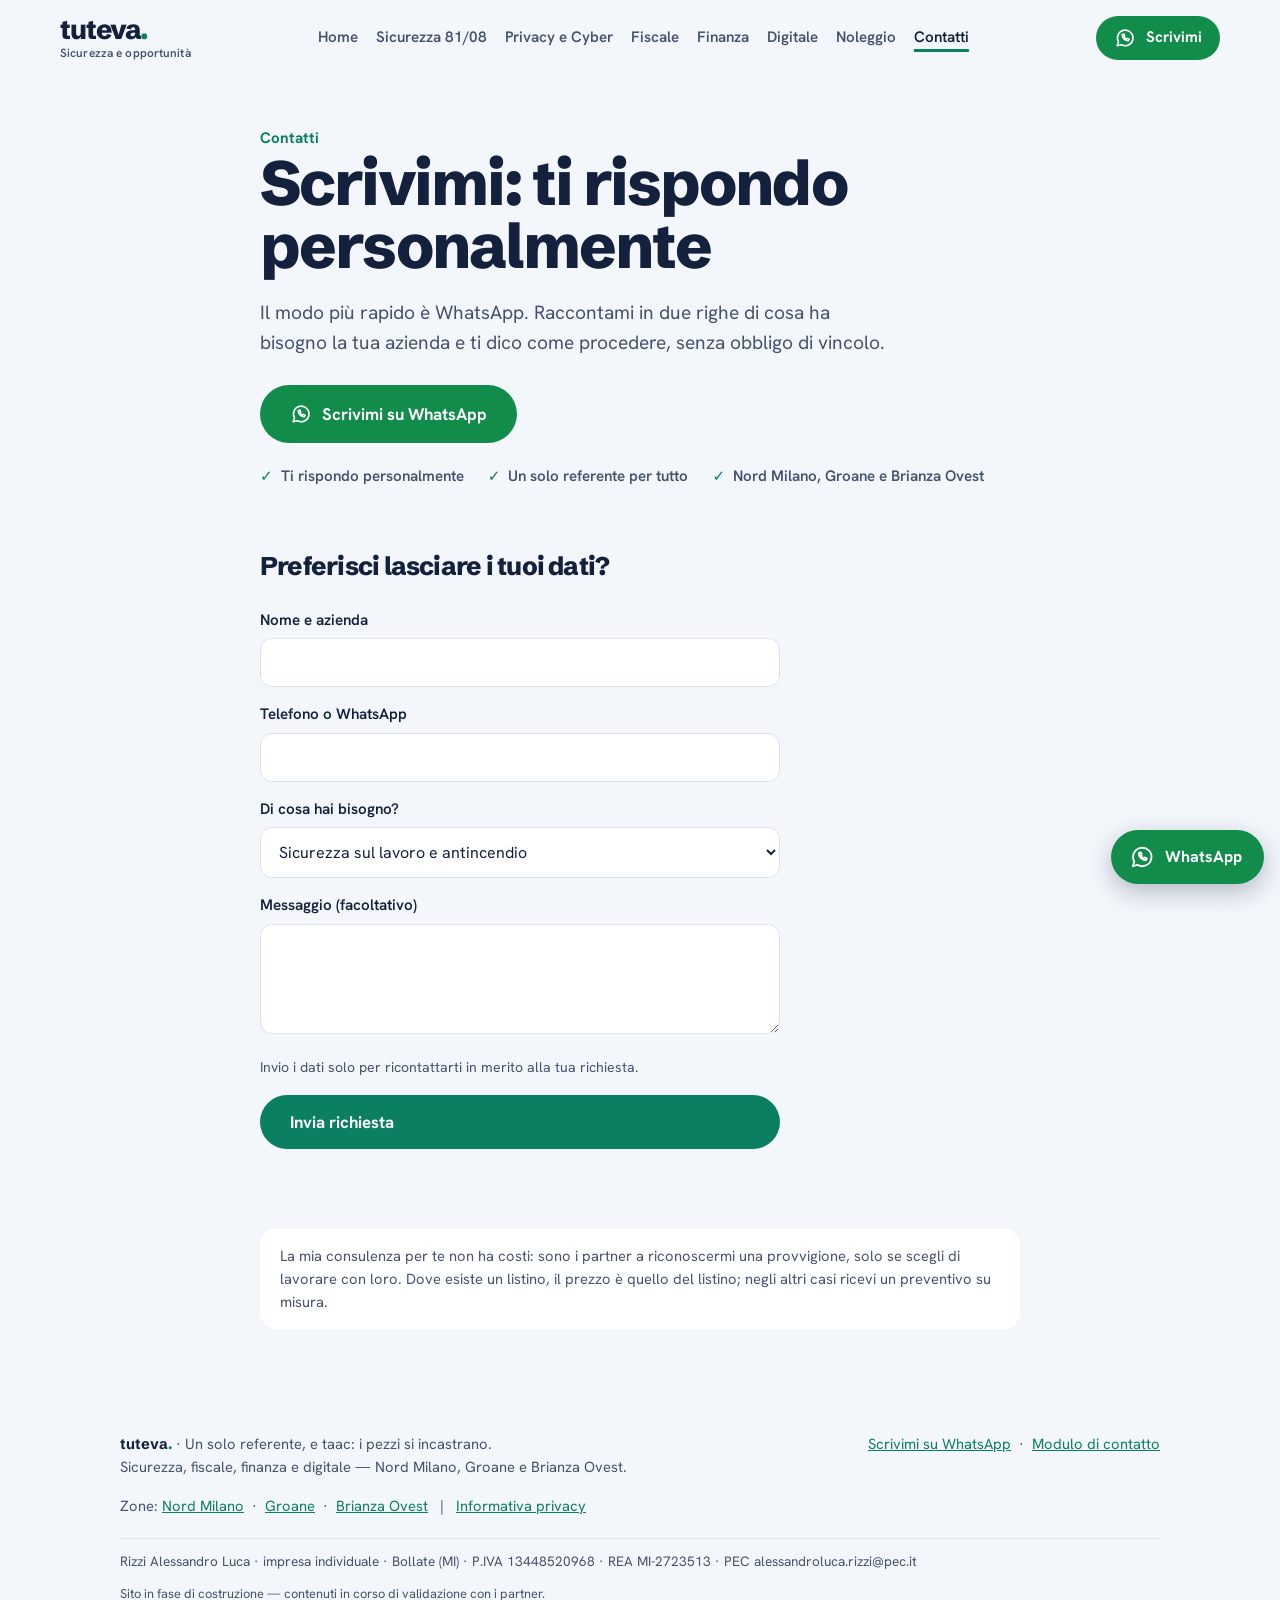
==== contatti.html @ 0b84deaf "Primo sito Tuteva" ====
<!doctype html>
<html lang="it">
<head>
<meta charset="utf-8">
<meta name="viewport" content="width=device-width, initial-scale=1, viewport-fit=cover">
<title>Contatti | Tuteva</title>
<meta name="description" content="Scrivimi su WhatsApp o lascia i tuoi dati: ti rispondo personalmente.">
<link rel="canonical" href="https://tuteva.it/contatti.html">
<meta property="og:title" content="Contatti | Tuteva">
<meta property="og:description" content="Scrivimi su WhatsApp o lascia i tuoi dati: ti rispondo personalmente.">
<meta property="og:type" content="website">
<meta property="og:url" content="https://tuteva.it/contatti.html">
<meta property="og:locale" content="it_IT">
<meta name="theme-color" content="#14213D">
<link rel="icon" href="data:image/svg+xml,%3Csvg xmlns=%27http://www.w3.org/2000/svg%27 viewBox=%270 0 64 64%27%3E%3Crect width=%2764%27 height=%2764%27 rx=%2716%27 fill=%27%2314213D%27/%3E%3Ccircle cx=%2732%27 cy=%2732%27 r=%2710%27 fill=%27%230A7F62%27/%3E%3C/svg%3E">
<link rel="preload" href="fonts/schibsted-grotesk.woff" as="font" type="font/woff" crossorigin> <link rel="preload" href="fonts/hanken-grotesk.woff" as="font" type="font/woff" crossorigin> <link rel="stylesheet" href="fonts/fonts.css">


<style>
/* Direzione C: sfondo chiaro freddo, navy + verde, grotesque moderni, tessere-domanda */
:root {
  --bg: #F3F6FB;
  --fg: #14213D;
  --fg-muted: #46526E;
  --accent: #0A7F62;
  --accent-tint: #DDF3EC;
  --navy: #14213D;
  --card-bg: #FFFFFF;
  --border: #DCE3EE;
  --font-display: 'Schibsted Grotesk', system-ui, sans-serif;
  --font-body: 'Hanken Grotesk', system-ui, sans-serif;
}
* { box-sizing: border-box; }
body {
  background: var(--bg); color: var(--fg);
  font-family: var(--font-body); font-size: 17px;
  margin: 0; padding: 0 20px;
  line-height: 1.55;
}
.wrap { max-width: 760px; margin: 0 auto; }
.wrap-wide { max-width: 1040px; margin: 0 auto; }
.center { text-align: center; }
h1, h2, h3 { font-family: var(--font-display); font-weight: 700; text-wrap: balance; line-height: 1.08; margin: 0; letter-spacing: -0.02em; }
h1 { font-size: clamp(2.2rem, 5.4vw, 3.9rem); font-weight: 800; letter-spacing: -0.03em; line-height: 1.02; }
h2 { font-size: clamp(1.7rem, 3.8vw, 2.6rem); font-weight: 800; letter-spacing: -0.03em; }
h3 { font-size: 1.3rem; }
p { margin: 0; }
a { color: var(--accent); }
a:focus-visible, button:focus-visible, input:focus-visible, select:focus-visible, textarea:focus-visible {
  outline: 3px solid var(--accent); outline-offset: 3px;
}
.eyebrow { color: var(--accent); font-weight: 700; font-size: 0.95rem; }
header.site {
  position: sticky; top: env(safe-area-inset-top, 0px); z-index: 10;
  background: var(--bg); padding-block: 16px;
}
header.site .row { display: flex; align-items: center; justify-content: space-between; gap: 12px 24px; flex-wrap: wrap; }
.brand { display: inline-flex; flex-direction: column; text-decoration: none; color: var(--fg); line-height: 1; }
.brand .wm { font-family: var(--font-display); font-weight: 800; font-size: 1.7rem; letter-spacing: -0.04em; }
.brand .wm i { font-style: normal; color: var(--accent); }
.brand .tag { font-size: 0.74rem; font-weight: 600; color: var(--fg-muted); margin-top: 5px; letter-spacing: 0.01em; }
nav.main { display: flex; gap: 6px 22px; flex-wrap: wrap; align-items: center; }
nav.main a { color: var(--fg-muted); text-decoration: none; font-size: 0.95rem; font-weight: 600; }
nav.main a:hover { color: var(--fg); }
nav.main a.active { color: var(--fg); text-decoration: underline; text-decoration-color: var(--accent); text-decoration-thickness: 3px; text-underline-offset: 7px; }
section { padding-block: 56px; }
section.tight { padding-block: 28px; }
.hero { padding-block: 48px 36px; }
.hero p.lead { font-size: 1.2rem; color: var(--fg-muted); max-width: 640px; margin-top: 20px; }
.center .lead { margin-inline: auto; }
.btn {
  display: inline-flex; align-items: center;
  background: var(--accent); color: #FFFFFF; font-weight: 700; text-decoration: none;
  padding: 16px 30px; border-radius: 999px; font-size: 1.05rem; margin-top: 28px;
  border: none; cursor: pointer; font-family: var(--font-body);
}
.btn:hover { background: #086A52; }
.greet {
  display: inline-flex; align-items: center; gap: 14px; background: var(--card-bg);
  padding: 8px 22px 8px 8px; border-radius: 999px; font-weight: 600;
  box-shadow: 0 4px 16px rgba(20,33,61,0.08);
}
.greet img { display: block; width: 52px; height: 52px; border-radius: 50%; object-fit: cover; object-position: 50% 30%; }
.asks { display: flex; flex-wrap: wrap; gap: 16px; }
.ask {
  flex: 1 1 380px; min-width: 0; text-decoration: none; color: var(--fg);
  background: var(--card-bg); border: 2px solid transparent; border-radius: 20px; padding: 28px;
  display: flex; gap: 20px; align-items: flex-start; box-shadow: 0 2px 10px rgba(20,33,61,0.06);
}
.ask:hover { border-color: var(--accent); }
.ask .t { display: block; font-family: var(--font-display); font-weight: 700; font-size: 1.4rem; line-height: 1.15; letter-spacing: -0.01em; }
.ask .d { display: block; margin-top: 6px; color: var(--fg-muted); font-size: 1rem; }
.card-icon, .hero-icon {
  flex: none; display: flex; align-items: center; justify-content: center;
  width: 56px; height: 56px; border-radius: 16px; background: var(--accent-tint); color: var(--accent);
}
.card-icon svg, .hero-icon svg { width: 30px; height: 30px; display: block; }
.hero-icon { margin-bottom: 20px; }
.band-white { background: var(--card-bg); margin: 0 -20px; padding: 80px 20px; }
.timeline { border-left: 3px solid #0FA37F; padding-left: 32px; display: flex; flex-direction: column; gap: 36px; margin-top: 36px; }
.timeline h3 { margin-bottom: 6px; }
.timeline p { color: var(--fg-muted); }
.zone { color: var(--fg-muted); max-width: 720px; margin: 36px auto 0; font-size: 1rem; }
.cta-band { background: var(--navy); color: #FFFFFF; border-radius: 28px; padding: 56px 32px; text-align: center; }
.cta-band p { color: #C5CCDD; max-width: 520px; margin: 16px auto 0; font-size: 1.1rem; }
.cta-band .btn { background: var(--accent-tint); color: var(--navy); }
.cta-band .btn:hover { background: #FFFFFF; }
.quote {
  background: var(--accent-tint); border-radius: 20px; padding: 24px 28px; margin-top: 18px;
  color: var(--fg);
}
.list-check { list-style: none; padding: 0; margin: 20px 0 0; display: flex; flex-direction: column; gap: 12px; }
.list-check li { padding-left: 32px; position: relative; }
.list-check li::before {
  content: "✓"; position: absolute; left: 0; top: 1px; width: 22px; height: 22px; border-radius: 50%;
  background: var(--accent-tint); color: var(--accent); font-weight: 800; font-size: 0.8rem;
  display: flex; align-items: center; justify-content: center;
}
.note-box {
  background: var(--card-bg); border-radius: 16px;
  padding: 16px 20px; margin-top: 24px; font-size: 0.92rem; color: var(--fg-muted);
}
form.contact { display: flex; flex-direction: column; gap: 16px; margin-top: 28px; max-width: 520px; }
form.contact label { font-size: 0.95rem; font-weight: 600; color: var(--fg); display: block; margin-bottom: 6px; }
form.contact input, form.contact select, form.contact textarea {
  width: 100%; padding: 13px 14px; border-radius: 12px; border: 1.5px solid var(--border);
  background: var(--card-bg); color: var(--fg); font-family: var(--font-body); font-size: 1rem;
}
form.contact textarea { min-height: 110px; resize: vertical; }
.form-status { font-size: 1rem; margin-top: 4px; display: none; }
.form-status.ok { color: var(--accent); font-weight: 600; display: block; }
footer.site {
  padding-block: 36px 48px; margin-top: 40px;
  color: var(--fg-muted); font-size: 0.92rem;
}
footer.site .row { display: flex; justify-content: space-between; gap: 16px; flex-wrap: wrap; }
hr.rule { border: none; border-top: 1px solid var(--border); margin-block: 8px; }

:root { --wa: #128C4B; --wa-dark: #0D7340; }
body { padding-bottom: 96px; }
.btn-wa { background: var(--wa); color: #FFFFFF; gap: 10px; }
.btn-wa:hover { background: var(--wa-dark); }
.btn svg { width: 22px; height: 22px; flex: none; display: block; }
.btn-ghost { background: transparent; color: var(--fg); border: 2px solid var(--fg); padding: 14px 26px; }
.btn-ghost:hover { background: var(--fg); color: #FFFFFF; }
.btn-sm { padding: 10px 18px; font-size: 0.95rem; margin-top: 0; }
.cta-row { display: flex; flex-wrap: wrap; gap: 12px 16px; align-items: center; margin-top: 28px; }
.cta-row .btn { margin-top: 0; }
.center .cta-row, .cta-band .cta-row { justify-content: center; }
.trust { display: flex; flex-wrap: wrap; gap: 8px 24px; list-style: none; padding: 0; margin: 22px 0 0; color: var(--fg-muted); font-size: 0.95rem; font-weight: 600; }
.center .trust { justify-content: center; }
.trust li::before { content: "✓"; color: var(--accent); margin-right: 8px; font-weight: 800; }
.cta-band .btn-ghost { background: transparent; color: #FFFFFF; border-color: #FFFFFF; }
.cta-band .btn-ghost:hover { background: #FFFFFF; color: var(--navy); }
.cta-band .btn-wa { background: var(--wa); color: #FFFFFF; }
.cta-band .btn-wa:hover { background: var(--wa-dark); }
.cta-band .cta-row { margin-top: 28px; }
.wa-float {
  position: fixed; z-index: 20;
  right: max(16px, env(safe-area-inset-right, 0px));
  bottom: calc(16px + env(safe-area-inset-bottom, 0px));
  display: inline-flex; align-items: center; gap: 10px;
  background: var(--wa); color: #FFFFFF; text-decoration: none; font-weight: 700;
  padding: 14px 22px 14px 18px; border-radius: 999px; font-size: 1rem;
  box-shadow: 0 8px 24px rgba(20,33,61,0.28);
}
.wa-float:hover { background: var(--wa-dark); }
.wa-float svg { width: 26px; height: 26px; display: block; }
.status-wa { display: none; margin-top: 8px; }
.status-wa.on { display: block; }
.consent { font-size: 0.88rem; color: var(--fg-muted); }
header.site .wrap-wide { max-width: 1160px; }
nav.main { gap: 6px 18px; }
@media (max-width: 1240px) { .hdr-cta { display: none; } }
@media (max-width: 700px) {
  .hdr-cta { display: none; }
  header.site { padding-block: 12px; }
  nav.main { flex-wrap: nowrap; overflow-x: auto; width: 100%; gap: 6px 18px; padding-bottom: 6px; scrollbar-width: none; }
  nav.main a { white-space: nowrap; }
  .hero { padding-block: 24px 28px; }
  .hero .hero-icon { display: none; }
}
@media (prefers-reduced-motion: no-preference) { .btn, .wa-float { transition: background .15s; } }

.others { display: grid; grid-template-columns: repeat(auto-fit, minmax(220px, 1fr)); gap: 12px; margin-top: 16px; }
.other { display: flex; gap: 12px; align-items: center; background: var(--card-bg); border-radius: 16px; padding: 14px 16px; text-decoration: none; color: var(--fg); font-family: var(--font-display); font-weight: 700; min-width: 0; }
.other:hover { outline: 2px solid var(--accent); }
.other .card-icon { width: 40px; height: 40px; border-radius: 12px; }
.other .card-icon svg { width: 22px; height: 22px; }
.zones { display: grid; grid-template-columns: repeat(auto-fit, minmax(240px, 1fr)); gap: 14px; margin-top: 28px; text-align: left; }
.zonecard { background: var(--card-bg); border-radius: 18px; padding: 22px; text-decoration: none; color: var(--fg); min-width: 0; }
.zonecard:hover { outline: 2px solid var(--accent); }
.zonecard strong { display: block; font-family: var(--font-display); font-size: 1.2rem; }
.zonecard span { display: block; margin-top: 6px; color: var(--fg-muted); font-size: 0.95rem; }
.label-sec { color: var(--fg-muted); font-weight: 700; font-size: 0.95rem; margin-top: 28px; }
</style>

</head>
<body>

<header class="site">
  <div class="wrap-wide row">
    <a class="brand" href="index.html" aria-label="Tuteva, sicurezza e opportunit&agrave; per la tua azienda"><span class="wm">tuteva<i>.</i></span><span class="tag">Sicurezza e opportunit&agrave;</span></a>
    <nav class="main">
      <a href="index.html">Home</a>
      <a href="sicurezza-81-08.html">Sicurezza 81/08</a>
      <a href="cybersicurezza-privacy.html">Privacy e Cyber</a>
      <a href="fiscale.html">Fiscale</a>
      <a href="finanza-agevolata.html">Finanza</a>
      <a href="digitale.html">Digitale</a>
      <a href="noleggio-operativo.html">Noleggio</a>
      <a href="contatti.html" class="active">Contatti</a>
    </nav>
    <a class="btn btn-wa btn-sm hdr-cta" href="https://wa.me/393493159759?text=Ciao%20Alessandro%2C%20vorrei%20parlarti%20di%20un%27esigenza%20della%20mia%20azienda." target="_blank" rel="noopener" data-cta="header-wa"><svg viewBox="0 0 24 24" fill="none" stroke="currentColor" stroke-width="1.7" stroke-linecap="round" stroke-linejoin="round" aria-hidden="true"><path d="M3.5 20.5l1.4-4.3A8.5 8.5 0 1 1 8 19.3l-4.5 1.2z"/><path d="M9 8.5c0 3.6 2.9 6.5 6.5 6.5l1-1.6-2.1-1-1 .8c-1-.4-2-1.4-2.4-2.4l.8-1-1-2.1L9 8.5z"/></svg>Scrivimi</a>
  </div>
</header>


<section class="hero wrap">
  <span class="eyebrow">Contatti</span>
  <h1>Scrivimi: ti rispondo personalmente</h1>
  <p class="lead">Il modo pi&ugrave; rapido &egrave; WhatsApp. Raccontami in due righe di cosa ha bisogno la tua azienda e ti dico come procedere, senza obbligo di vincolo.</p>
  <div class="cta-row"><a class="btn btn-wa " href="https://wa.me/393493159759?text=Ciao%20Alessandro%2C%20vorrei%20parlarti%20di%20un%27esigenza%20della%20mia%20azienda." target="_blank" rel="noopener" data-cta="contact-hero-wa"><svg viewBox="0 0 24 24" fill="none" stroke="currentColor" stroke-width="1.7" stroke-linecap="round" stroke-linejoin="round" aria-hidden="true"><path d="M3.5 20.5l1.4-4.3A8.5 8.5 0 1 1 8 19.3l-4.5 1.2z"/><path d="M9 8.5c0 3.6 2.9 6.5 6.5 6.5l1-1.6-2.1-1-1 .8c-1-.4-2-1.4-2.4-2.4l.8-1-1-2.1L9 8.5z"/></svg>Scrivimi su WhatsApp</a></div>
  <ul class="trust"><li>Ti rispondo personalmente</li><li>Un solo referente per tutto</li><li>Nord Milano, Groane e Brianza Ovest</li></ul>
</section>

<section class="wrap tight">
  <h2 style="font-size:1.6rem;">Preferisci lasciare i tuoi dati?</h2>
  <form class="contact" id="contact-form">
    <div>
      <label for="nome">Nome e azienda</label>
      <input type="text" id="nome" name="nome" autocomplete="organization" required>
    </div>
    <div>
      <label for="telefono">Telefono o WhatsApp</label>
      <input type="tel" id="telefono" name="telefono" autocomplete="tel" inputmode="tel" required>
    </div>
    <div>
      <label for="area">Di cosa hai bisogno?</label>
      <select id="area" name="area">
        <option>Sicurezza sul lavoro e antincendio</option>
        <option>Privacy e cybersicurezza</option>
        <option>Fiscale</option>
        <option>Finanza agevolata</option>
        <option>Digitale (sito, SEO, social, ADV)</option>
        <option>Noleggio operativo</option>
        <option>Non so, vorrei parlarne</option>
      </select>
    </div>
    <div>
      <label for="messaggio">Messaggio (facoltativo)</label>
      <textarea id="messaggio" name="messaggio"></textarea>
    </div>
    <p class="consent">Invio i dati solo per ricontattarti in merito alla tua richiesta.</p>
    <button type="submit" class="btn" style="margin-top:0;" data-cta="form-submit">Invia richiesta</button>
    <div class="form-status" id="form-status">
      <p>Grazie! Per inviarmi la richiesta conferma con un tocco su WhatsApp: il messaggio &egrave; gi&agrave; pronto.</p>
      <a class="btn btn-wa" id="wa-confirm" href="#" target="_blank" rel="noopener" data-cta="form-confirm-wa" style="margin-top:14px;"><svg viewBox="0 0 24 24" fill="none" stroke="currentColor" stroke-width="1.7" stroke-linecap="round" stroke-linejoin="round" aria-hidden="true"><path d="M3.5 20.5l1.4-4.3A8.5 8.5 0 1 1 8 19.3l-4.5 1.2z"/><path d="M9 8.5c0 3.6 2.9 6.5 6.5 6.5l1-1.6-2.1-1-1 .8c-1-.4-2-1.4-2.4-2.4l.8-1-1-2.1L9 8.5z"/></svg>Conferma su WhatsApp</a>
    </div>
  </form>
</section>

<section class="wrap tight">
  <div class="note-box">La mia consulenza per te non ha costi: sono i partner a riconoscermi una provvigione, solo se scegli di lavorare con loro. Dove esiste un listino, il prezzo &egrave; quello del listino; negli altri casi ricevi un preventivo su misura.</div>
</section>

<script>
(function() {
  var form = document.getElementById('contact-form');
  var status = document.getElementById('form-status');
  var link = document.getElementById('wa-confirm');
  if (!form) return;
  form.addEventListener('submit', function(e) {
    e.preventDefault();
    var v = function(id) { return (document.getElementById(id).value || '').trim(); };
    var msg = 'Ciao Alessandro, sono ' + v('nome') + '. Mi serve supporto su: ' + v('area') + '. Telefono: ' + v('telefono') + '.';
    if (v('messaggio')) msg += ' ' + v('messaggio');
    link.href = 'https://wa.me/393493159759?text=' + encodeURIComponent(msg);
    status.classList.add('ok');
    status.style.display = 'block';
    link.focus();
  });
})();
</script>


<footer class="site">
  <div class="wrap-wide">
    <div class="row">
      <div>
        <strong style="font-family: var(--font-display); color: var(--fg);">tuteva<span style="color: var(--accent);">.</span></strong> &middot; Un solo referente, e taac: i pezzi si incastrano.<br>
        Sicurezza, fiscale, finanza e digitale &mdash; Nord Milano, Groane e Brianza Ovest.
      </div>
      <div>
        <a href="https://wa.me/393493159759?text=Ciao%20Alessandro%2C%20vorrei%20parlarti%20di%20un%27esigenza%20della%20mia%20azienda." target="_blank" rel="noopener" data-cta="footer-wa">Scrivimi su WhatsApp</a> &nbsp;&middot;&nbsp; <a href="contatti.html">Modulo di contatto</a>
      </div>
    </div>
    <p style="margin-top:16px;">Zone: <a href="zona-nord-milano.html">Nord Milano</a> &nbsp;&middot;&nbsp; <a href="zona-groane.html">Groane</a> &nbsp;&middot;&nbsp; <a href="zona-brianza-ovest.html">Brianza Ovest</a> &nbsp;&nbsp;|&nbsp;&nbsp; <a href="privacy.html">Informativa privacy</a></p>
    <hr class="rule" style="margin-top:20px;">
    <p style="margin-top:12px; font-size:0.85rem;">Rizzi Alessandro Luca &middot; impresa individuale &middot; Bollate (MI) &middot; P.IVA 13448520968 &middot; REA MI-2723513 &middot; PEC alessandroluca.rizzi@pec.it</p>
    <p style="margin-top:12px; font-size:0.8rem;">Sito in fase di costruzione &mdash; contenuti in corso di validazione con i partner.</p>
  </div>
</footer>

<a class="wa-float" href="https://wa.me/393493159759?text=Ciao%20Alessandro%2C%20vorrei%20parlarti%20di%20un%27esigenza%20della%20mia%20azienda." target="_blank" rel="noopener" data-cta="float-wa" aria-label="Scrivimi su WhatsApp"><svg viewBox="0 0 24 24" fill="none" stroke="currentColor" stroke-width="1.7" stroke-linecap="round" stroke-linejoin="round" aria-hidden="true"><path d="M3.5 20.5l1.4-4.3A8.5 8.5 0 1 1 8 19.3l-4.5 1.2z"/><path d="M9 8.5c0 3.6 2.9 6.5 6.5 6.5l1-1.6-2.1-1-1 .8c-1-.4-2-1.4-2.4-2.4l.8-1-1-2.1L9 8.5z"/></svg><span>WhatsApp</span></a>
</body>
</html>
---- fonts/fonts.css ----
@font-face{font-family:'Schibsted Grotesk';src:url('schibsted-grotesk.woff') format('woff');font-weight:400 900;font-style:normal;font-display:swap}
@font-face{font-family:'Hanken Grotesk';src:url('hanken-grotesk.woff') format('woff');font-weight:100 900;font-style:normal;font-display:swap}
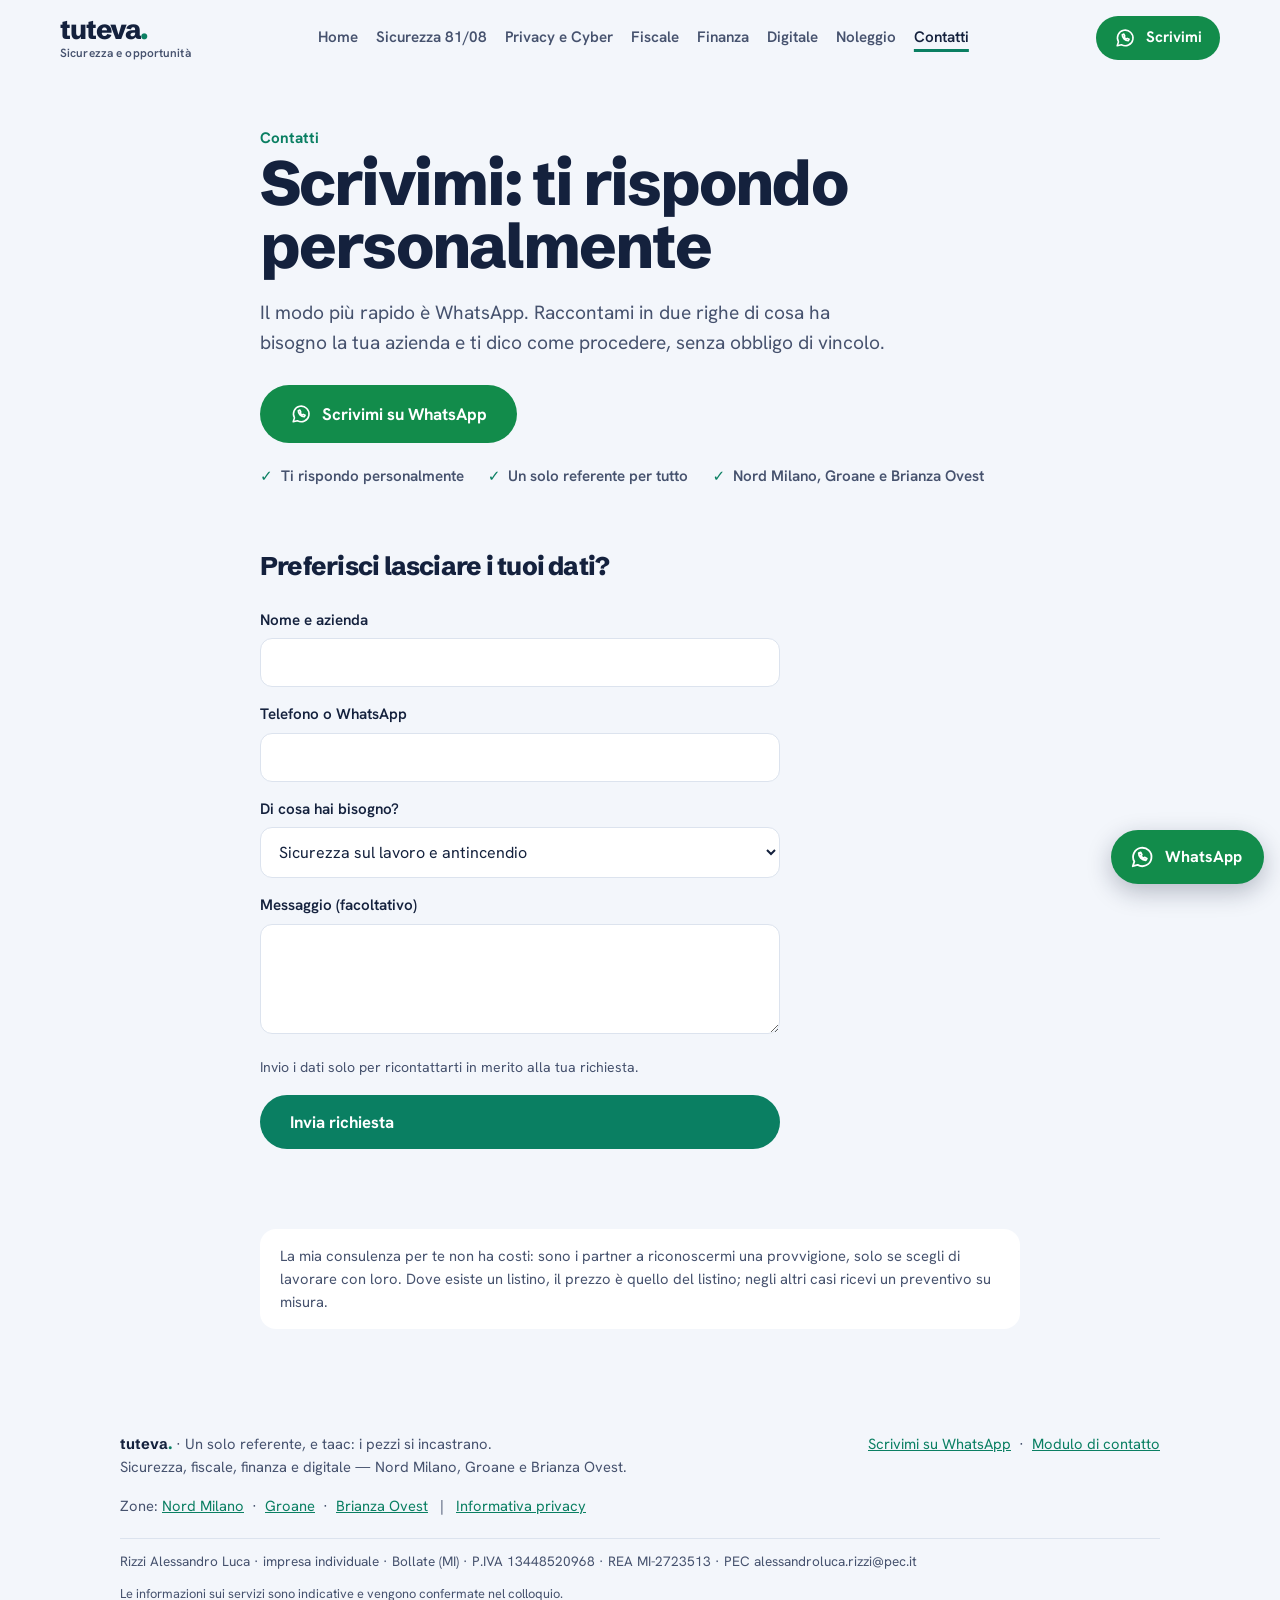
==== commit 3b09f864: "Tuteva_correzione footer" ====
--- a/contatti.html
+++ b/contatti.html
@@ -193,6 +193,15 @@
 .zonecard strong { display: block; font-family: var(--font-display); font-size: 1.2rem; }
 .zonecard span { display: block; margin-top: 6px; color: var(--fg-muted); font-size: 0.95rem; }
 .label-sec { color: var(--fg-muted); font-weight: 700; font-size: 0.95rem; margin-top: 28px; }
+
+.band-tint { background: #E6ECF6; margin: 0 -20px; padding: 48px 20px 52px; border-block: 1px solid #D3DCEB; }
+.band-tint .label-sec { margin-top: 0; }
+.band-tint .sub { color: var(--fg-muted); font-size: 1rem; margin-top: 6px; max-width: 640px; }
+.band-tint .other { border: 1.5px solid #C5D1E4; box-shadow: none; }
+.band-tint .others { margin-top: 20px; }
+.cost-sec { padding-block: 104px 80px; }
+.cta-band .trust { color: #C5CCDD; justify-content: center; margin-top: 22px; }
+.cta-band .trust li::before { color: #7FE0C0; }
 </style>
 
 </head>
@@ -298,7 +307,7 @@
     <p style="margin-top:16px;">Zone: <a href="zona-nord-milano.html">Nord Milano</a> &nbsp;&middot;&nbsp; <a href="zona-groane.html">Groane</a> &nbsp;&middot;&nbsp; <a href="zona-brianza-ovest.html">Brianza Ovest</a> &nbsp;&nbsp;|&nbsp;&nbsp; <a href="privacy.html">Informativa privacy</a></p>
     <hr class="rule" style="margin-top:20px;">
     <p style="margin-top:12px; font-size:0.85rem;">Rizzi Alessandro Luca &middot; impresa individuale &middot; Bollate (MI) &middot; P.IVA 13448520968 &middot; REA MI-2723513 &middot; PEC alessandroluca.rizzi@pec.it</p>
-    <p style="margin-top:12px; font-size:0.8rem;">Sito in fase di costruzione &mdash; contenuti in corso di validazione con i partner.</p>
+    <p style="margin-top:12px; font-size:0.8rem;">Le informazioni sui servizi sono indicative e vengono confermate nel colloquio.</p>
   </div>
 </footer>
 
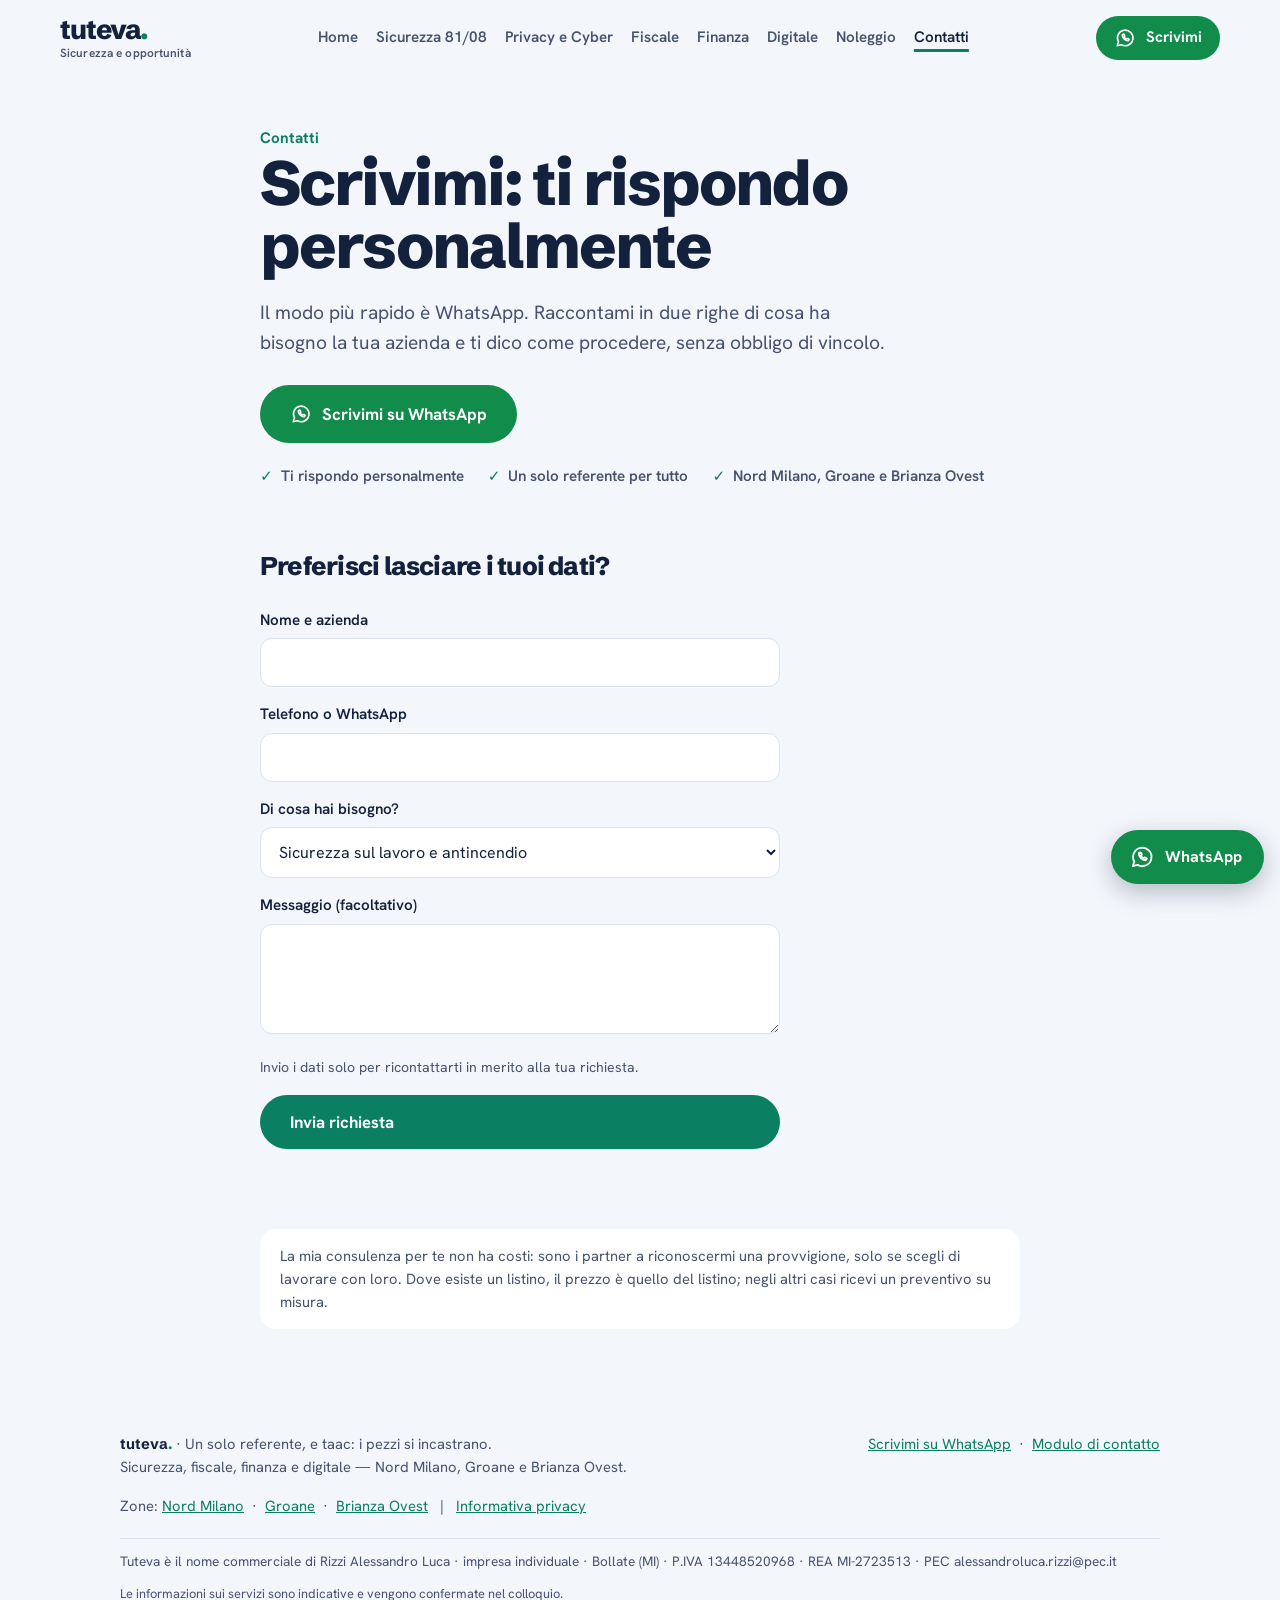
==== commit 77fa5a96: "Tuteva_QRCode" ====
--- a/contatti.html
+++ b/contatti.html
@@ -306,7 +306,7 @@
     </div>
     <p style="margin-top:16px;">Zone: <a href="zona-nord-milano.html">Nord Milano</a> &nbsp;&middot;&nbsp; <a href="zona-groane.html">Groane</a> &nbsp;&middot;&nbsp; <a href="zona-brianza-ovest.html">Brianza Ovest</a> &nbsp;&nbsp;|&nbsp;&nbsp; <a href="privacy.html">Informativa privacy</a></p>
     <hr class="rule" style="margin-top:20px;">
-    <p style="margin-top:12px; font-size:0.85rem;">Rizzi Alessandro Luca &middot; impresa individuale &middot; Bollate (MI) &middot; P.IVA 13448520968 &middot; REA MI-2723513 &middot; PEC alessandroluca.rizzi@pec.it</p>
+    <p style="margin-top:12px; font-size:0.85rem;">Tuteva &egrave; il nome commerciale di Rizzi Alessandro Luca &middot; impresa individuale &middot; Bollate (MI) &middot; P.IVA 13448520968 &middot; REA MI-2723513 &middot; PEC alessandroluca.rizzi@pec.it</p>
     <p style="margin-top:12px; font-size:0.8rem;">Le informazioni sui servizi sono indicative e vengono confermate nel colloquio.</p>
   </div>
 </footer>
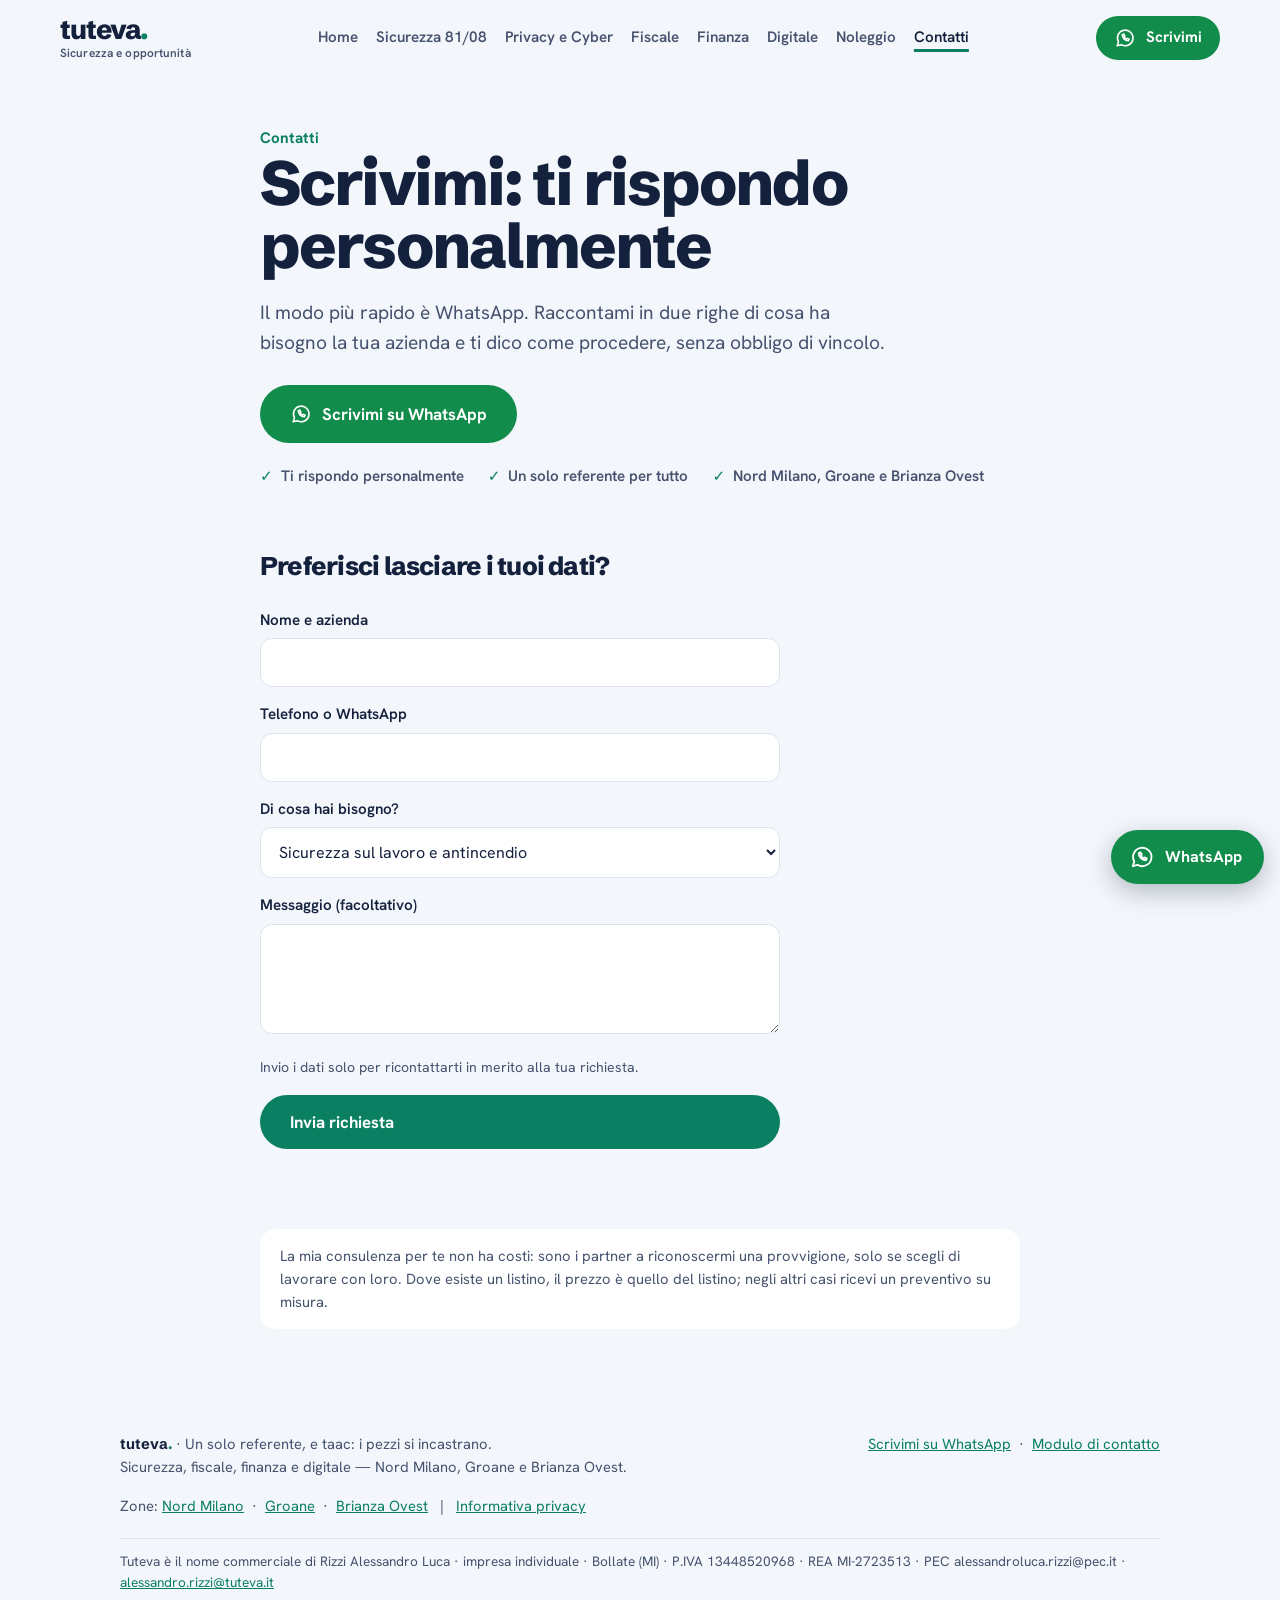
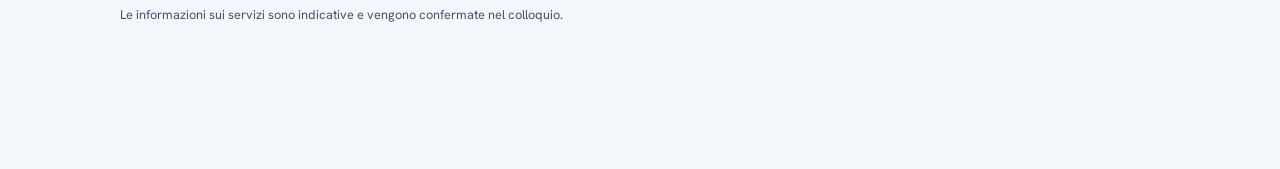
==== commit cfd4d483: "Mail-Tuteva" ====
--- a/contatti.html
+++ b/contatti.html
@@ -306,7 +306,7 @@
     </div>
     <p style="margin-top:16px;">Zone: <a href="zona-nord-milano.html">Nord Milano</a> &nbsp;&middot;&nbsp; <a href="zona-groane.html">Groane</a> &nbsp;&middot;&nbsp; <a href="zona-brianza-ovest.html">Brianza Ovest</a> &nbsp;&nbsp;|&nbsp;&nbsp; <a href="privacy.html">Informativa privacy</a></p>
     <hr class="rule" style="margin-top:20px;">
-    <p style="margin-top:12px; font-size:0.85rem;">Tuteva &egrave; il nome commerciale di Rizzi Alessandro Luca &middot; impresa individuale &middot; Bollate (MI) &middot; P.IVA 13448520968 &middot; REA MI-2723513 &middot; PEC alessandroluca.rizzi@pec.it</p>
+    <p style="margin-top:12px; font-size:0.85rem;">Tuteva &egrave; il nome commerciale di Rizzi Alessandro Luca &middot; impresa individuale &middot; Bollate (MI) &middot; P.IVA 13448520968 &middot; REA MI-2723513 &middot; PEC alessandroluca.rizzi@pec.it &middot; <a href="mailto:alessandro.rizzi@tuteva.it">alessandro.rizzi@tuteva.it</a></p>
     <p style="margin-top:12px; font-size:0.8rem;">Le informazioni sui servizi sono indicative e vengono confermate nel colloquio.</p>
   </div>
 </footer>
